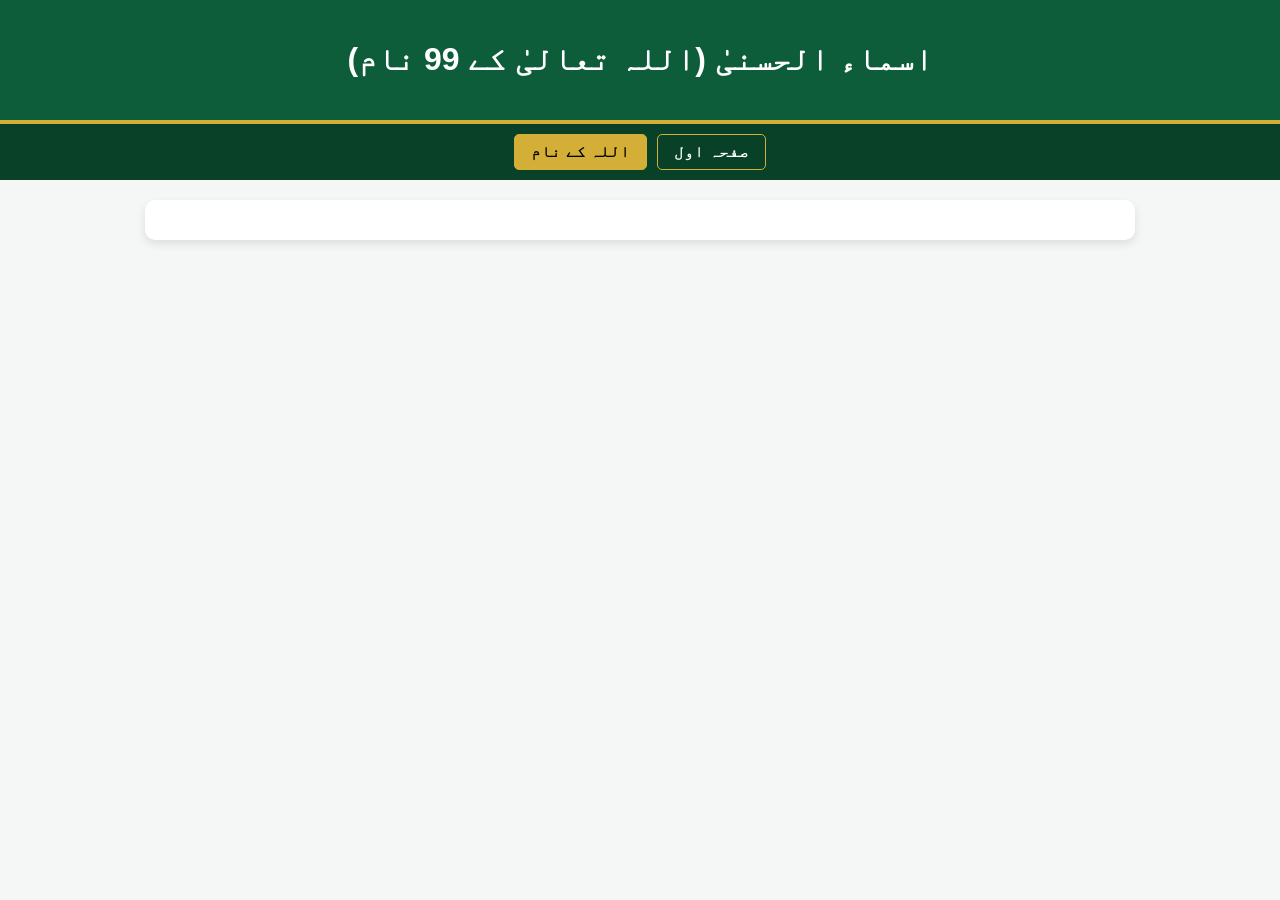
==== allah-names.html @ ebc4d80c "Rename allah-pak-names.html to allah-names.html" ====
<!DOCTYPE html>
<html lang="ur" dir="rtl">
<head>
    <meta charset="UTF-8">
    <title>اسماء الحسنیٰ - 99 Names of Allah</title>
    <link rel="stylesheet" href="style.css">
</head>
<body>
    <header><h1>اسماء الحسنیٰ (اللہ تعالیٰ کے 99 نام)</h1></header>
    <nav><a href="index.html">صفحہ اول</a><a href="allah-names.html" class="active">اللہ کے نام</a></nav>
    <main class="container"><div class="grid-container" id="allahNamesGrid"></div></main>
    <script src="app.js"></script>
</body>
</html>
---- style.css ----
:root {
    --primary-color: #0d5c3a;
    --accent-color: #d4af37;
    --bg-color: #f4f7f6;
    --text-color: #333;
}

body {
    font-family: 'Noto Nastaliq Urdu', 'Amiri', 'Poppins', sans-serif;
    margin: 0;
    padding: 0;
    background-color: var(--bg-color);
    color: var(--text-color);
    text-align: center;
}

header {
    background-color: var(--primary-color);
    color: white;
    padding: 20px;
    border-bottom: 4px solid var(--accent-color);
}

.developer-tag { color: var(--accent-color); font-weight: bold; }

nav {
    background-color: #084028;
    display: flex;
    justify-content: center;
    flex-wrap: wrap;
    gap: 10px;
    padding: 10px;
}

nav a {
    color: white;
    text-decoration: none;
    padding: 8px 16px;
    border: 1px solid var(--accent-color);
    border-radius: 5px;
    font-weight: bold;
    transition: 0.3s;
}

nav a:hover, nav a.active {
    background-color: var(--accent-color);
    color: black;
}

.container {
    max-width: 950px;
    margin: 20px auto;
    padding: 20px;
    background: white;
    border-radius: 10px;
    box-shadow: 0 4px 10px rgba(0,0,0,0.1);
}

.category-cards {
    display: grid;
    grid-template-columns: repeat(auto-fit, minmax(250px, 1fr));
    gap: 20px;
    margin-top: 25px;
}

.card {
    background: #fdfdfd;
    border: 2px solid var(--primary-color);
    padding: 25px;
    border-radius: 8px;
    text-decoration: none;
    color: var(--primary-color);
    font-size: 1.2rem;
    font-weight: bold;
    transition: 0.3s;
}

.card:hover {
    background: var(--primary-color);
    color: white;
}

table {
    width: 100%;
    border-collapse: collapse;
    margin: 20px 0;
}

table, th, td { border: 1px solid #ddd; }
th, td { padding: 12px; text-align: center; }
th { background-color: var(--primary-color); color: white; }

.arabic {
    font-family: 'Amiri', serif;
    font-size: 1.8rem;
    color: var(--primary-color);
    direction: rtl;
    line-height: 2.2rem;
}

.dua-card, .content-box {
    background: #fdfdfd;
    border-right: 5px solid var(--primary-color);
    padding: 15px;
    margin-bottom: 20px;
    text-align: right;
    box-shadow: 0 2px 5px rgba(0,0,0,0.05);
}

footer {
    margin-top: 40px;
    padding: 15px;
    background-color: var(--primary-color);
    color: white;
}
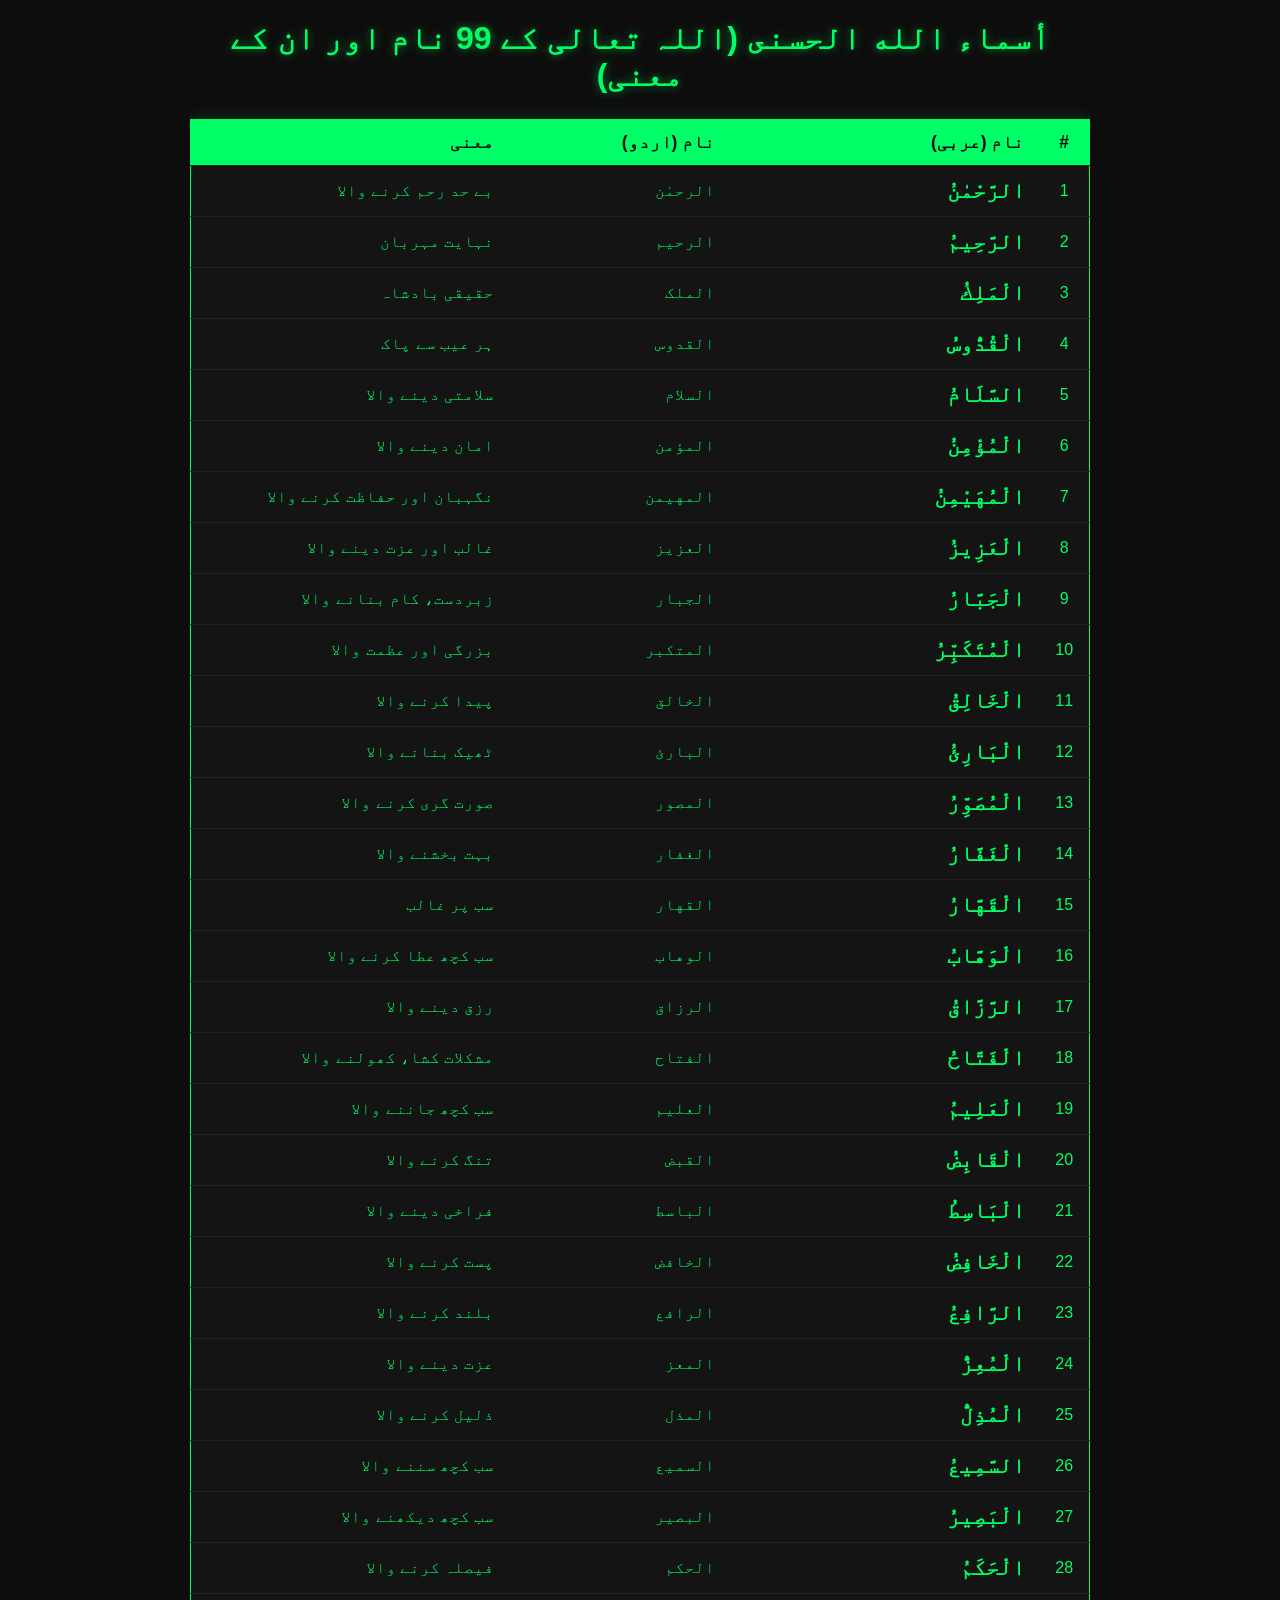
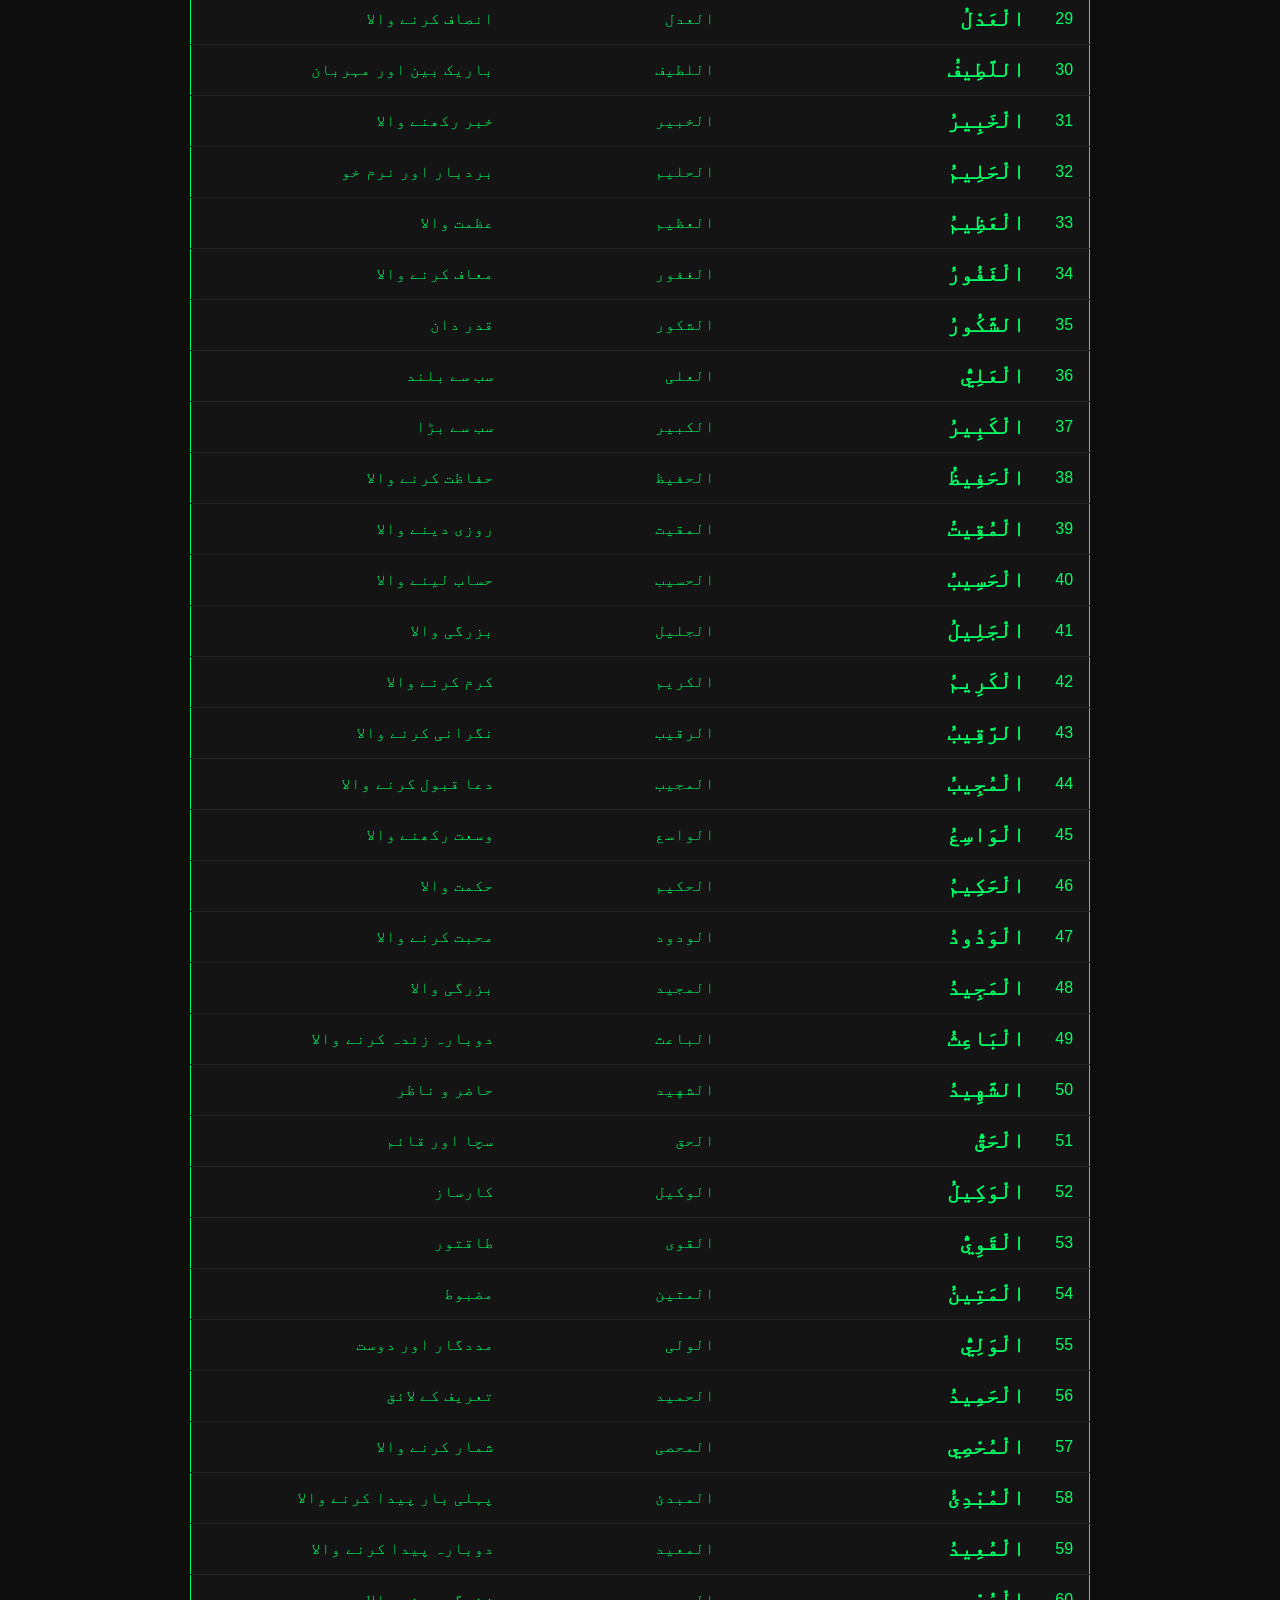
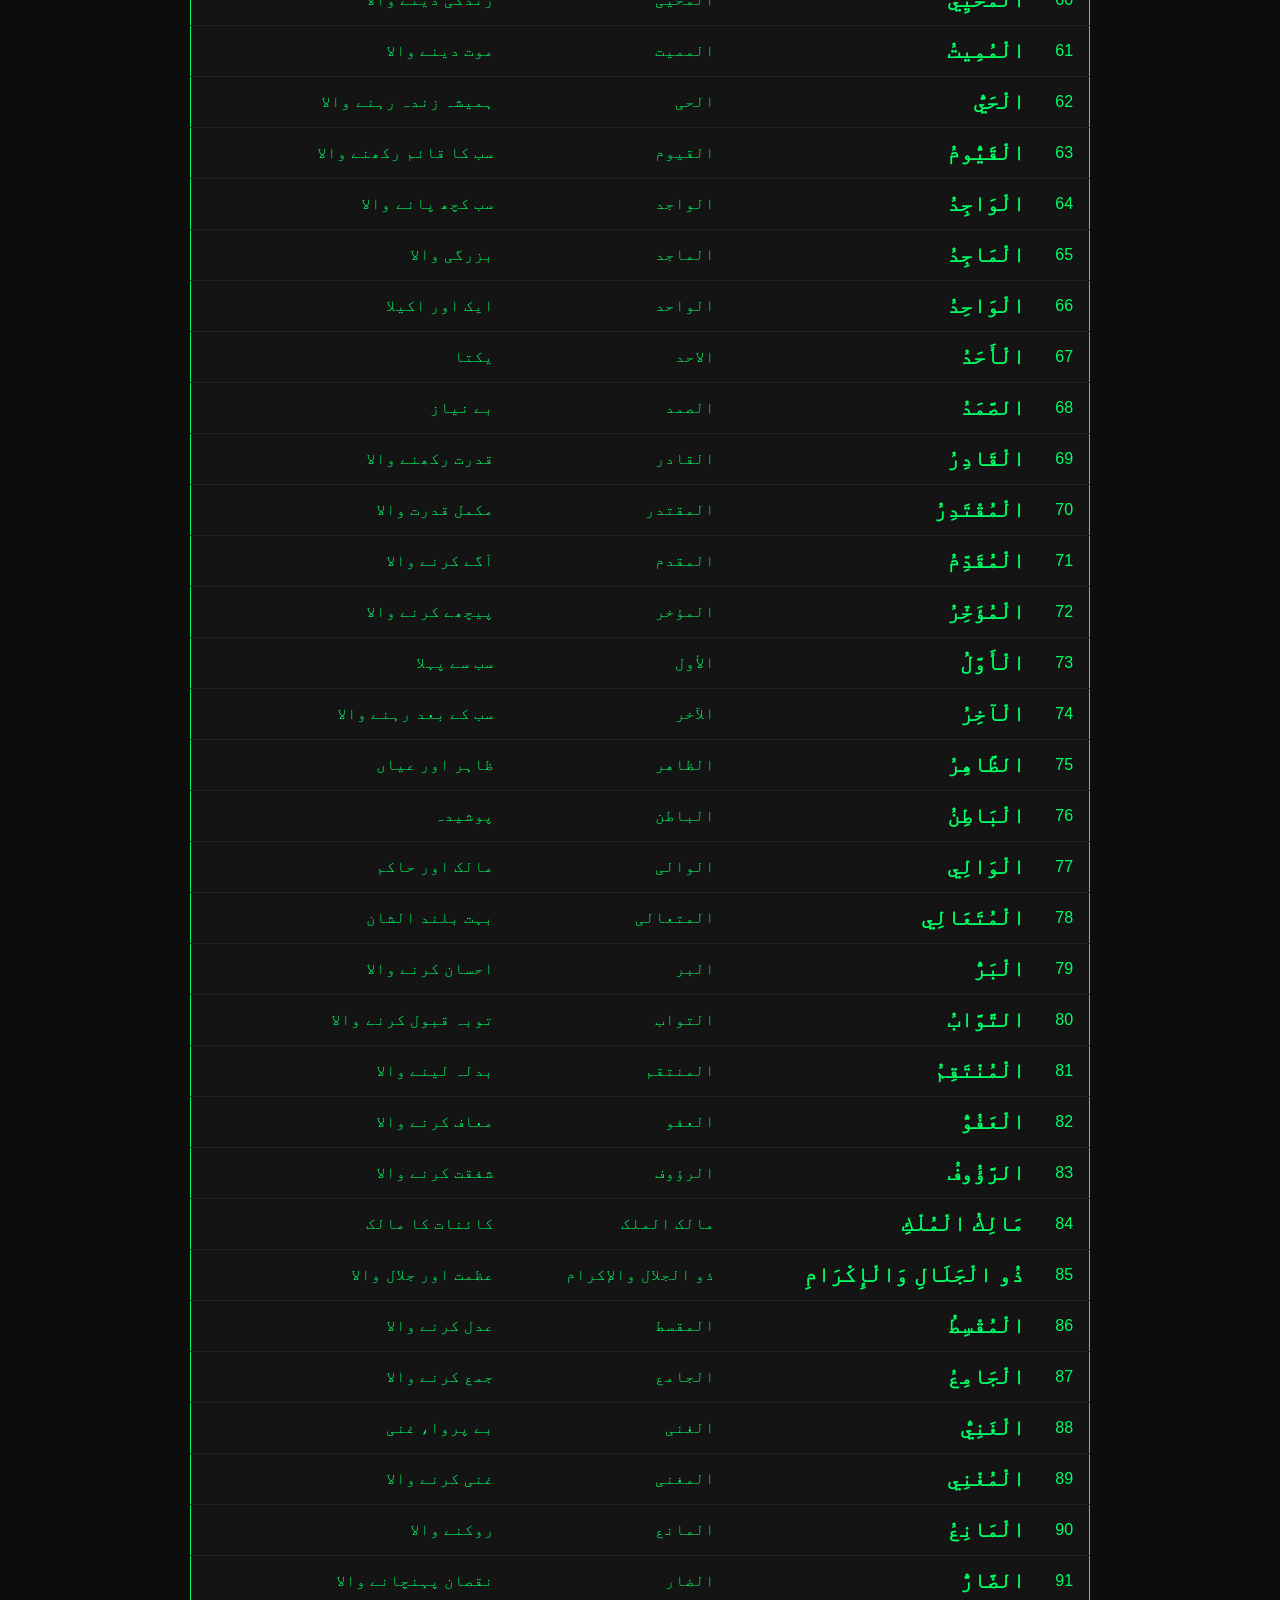
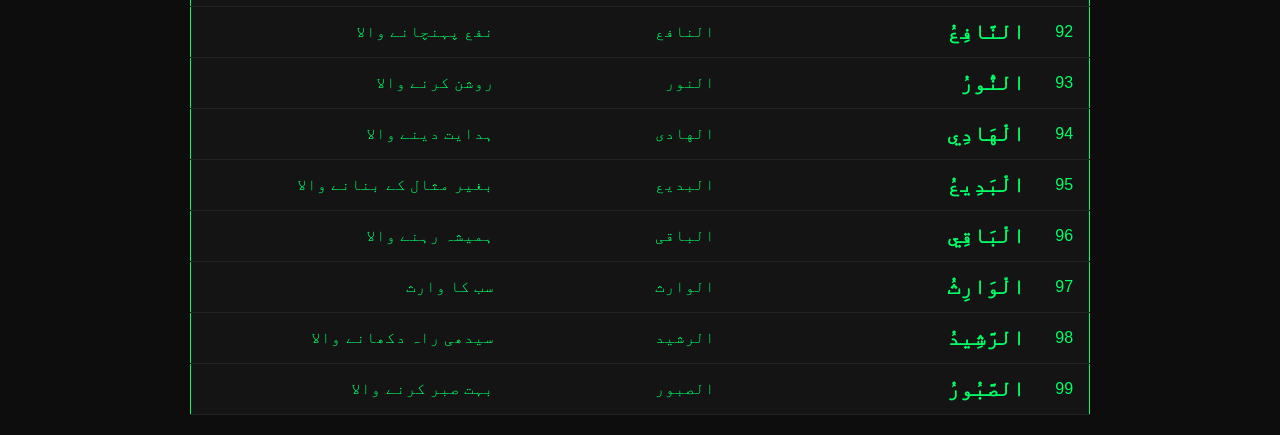
==== commit e03ba8c3: "Update allah-names.html" ====
--- a/allah-names.html
+++ b/allah-names.html
@@ -2,13 +2,192 @@
 <html lang="ur" dir="rtl">
 <head>
     <meta charset="UTF-8">
-    <title>اسماء الحسنیٰ - 99 Names of Allah</title>
-    <link rel="stylesheet" href="style.css">
+    <meta name="viewport" content="width=device-width, initial-scale=1.0">
+    <title>Asma-ul-Husna | 99 Names of Allah</title>
+    <style>
+        * {
+            box-sizing: border-box;
+            margin: 0;
+            padding: 0;
+        }
+        body {
+            background-color: #0d0d0d;
+            color: #00ff66;
+            font-family: 'Segoe UI', Tahoma, Geneva, Verdana, sans-serif;
+            padding: 20px;
+        }
+        h1 {
+            text-align: center;
+            margin-bottom: 25px;
+            color: #00ff66;
+            text-shadow: 0 0 10px rgba(0, 255, 102, 0.5);
+        }
+        .container {
+            max-width: 900px;
+            margin: 0 auto;
+            overflow-x: auto;
+        }
+        table {
+            width: 100%;
+            border-collapse: collapse;
+            background-color: #141414;
+            border: 1px solid #00ff66;
+            box-shadow: 0 0 15px rgba(0, 255, 102, 0.2);
+        }
+        th, td {
+            padding: 12px 15px;
+            text-align: right;
+            border-bottom: 1px solid #222;
+        }
+        th {
+            background-color: #00ff66;
+            color: #0d0d0d;
+            font-size: 1.1rem;
+        }
+        tr:hover {
+            background-color: #1a2e22;
+        }
+        .num {
+            text-align: center;
+            width: 50px;
+        }
+        .arabic {
+            font-size: 1.4rem;
+            font-weight: bold;
+        }
+    </style>
 </head>
 <body>
-    <header><h1>اسماء الحسنیٰ (اللہ تعالیٰ کے 99 نام)</h1></header>
-    <nav><a href="index.html">صفحہ اول</a><a href="allah-names.html" class="active">اللہ کے نام</a></nav>
-    <main class="container"><div class="grid-container" id="allahNamesGrid"></div></main>
-    <script src="app.js"></script>
+
+    <div class="container">
+        <h1>أسماء الله الحسنى (اللہ تعالی کے 99 نام اور ان کے معنی)</h1>
+        <table>
+            <thead>
+                <tr>
+                    <th class="num">#</th>
+                    <th>نام (عربی)</th>
+                    <th>نام (اردو)</th>
+                    <th>معنی</th>
+                </tr>
+            </thead>
+            <tbody id="allah-names">
+            </tbody>
+        </table>
+    </div>
+
+    <script>
+        const namesData = [
+            {n: 1, ar: "الرَّحْمٰنُ", ur: "الرحمٰن", m: "بے حد رحم کرنے والا"},
+            {n: 2, ar: "الرَّحِيمُ", ur: "الرحیم", m: "نہایت مہربان"},
+            {n: 3, ar: "الْمَلِكُ", ur: "الملک", m: "حقیقی بادشاہ"},
+            {n: 4, ar: "الْقُدُّوسُ", ur: "القدوس", m: "ہر عیب سے پاک"},
+            {n: 5, ar: "السَّلَامُ", ur: "السلام", m: "سلامتی دینے والا"},
+            {n: 6, ar: "الْمُؤْمِنُ", ur: "المؤمن", m: "امان دینے والا"},
+            {n: 7, ar: "الْمُهَيْمِنُ", ur: "المهيمن", m: "نگہبان اور حفاظت کرنے والا"},
+            {n: 8, ar: "الْعَزِيزُ", ur: "العزیز", m: "غالب اور عزت دینے والا"},
+            {n: 9, ar: "الْجَبَّارُ", ur: "الجبار", m: "زبردست، کام بنانے والا"},
+            {n: 10, ar: "الْمُتَكَبِّرُ", ur: "المتكبر", m: "بزرگی اور عظمت والا"},
+            {n: 11, ar: "الْخَالِقُ", ur: "الخالق", m: "پیدا کرنے والا"},
+            {n: 12, ar: "الْبَارِئُ", ur: "البارئ", m: "ٹھیک بنانے والا"},
+            {n: 13, ar: "الْمُصَوِّرُ", ur: "المصور", m: "صورت گری کرنے والا"},
+            {n: 14, ar: "الْغَفَّارُ", ur: "الغفار", m: "بہت بخشنے والا"},
+            {n: 15, ar: "الْقَهَّارُ", ur: "القهار", m: "سب پر غالب"},
+            {n: 16, ar: "الْوَهَّابُ", ur: "الوهاب", m: "سب کچھ عطا کرنے والا"},
+            {n: 17, ar: "الرَّزَّاقُ", ur: "الرزاق", m: "رزق دینے والا"},
+            {n: 18, ar: "الْفَتَّاحُ", ur: "الفتاح", m: "مشکلات کشا، کھولنے والا"},
+            {n: 19, ar: "الْعَلِيمُ", ur: "العلیم", m: "سب کچھ جاننے والا"},
+            {n: 20, ar: "الْقَابِضُ", ur: "القبض", m: "تنگ کرنے والا"},
+            {n: 21, ar: "الْبَاسِطُ", ur: "الباسط", m: "فراخی دینے والا"},
+            {n: 22, ar: "الْخَافِضُ", ur: "الخافض", m: "پست کرنے والا"},
+            {n: 23, ar: "الرَّافِعُ", ur: "الرافع", m: "بلند کرنے والا"},
+            {n: 24, ar: "الْمُعِزُّ", ur: "المعز", m: "عزت دینے والا"},
+            {n: 25, ar: "الْمُذِلُّ", ur: "المذل", m: "ذلیل کرنے والا"},
+            {n: 26, ar: "السَّمِيعُ", ur: "السمیع", m: "سب کچھ سننے والا"},
+            {n: 27, ar: "الْبَصِيرُ", ur: "البصیر", m: "سب کچھ دیکھنے والا"},
+            {n: 28, ar: "الْحَكَمُ", ur: "الحكم", m: "فیصلہ کرنے والا"},
+            {n: 29, ar: "الْعَدْلُ", ur: "العدل", m: "انصاف کرنے والا"},
+            {n: 30, ar: "اللَّطِيفُ", ur: "اللطیف", m: "باریک بین اور مہربان"},
+            {n: 31, ar: "الْخَبِيرُ", ur: "الخبير", m: "خبر رکھنے والا"},
+            {n: 32, ar: "الْحَلِيمُ", ur: "الحلیم", m: "بردبار اور نرم خو"},
+            {n: 33, ar: "الْعَظِيمُ", ur: "العظیم", m: "عظمت والا"},
+            {n: 34, ar: "الْغَفُورُ", ur: "الغفور", m: "معاف کرنے والا"},
+            {n: 35, ar: "الشَّكُورُ", ur: "الشکور", m: "قدر دان"},
+            {n: 36, ar: "الْعَلِيُّ", ur: "العلی", m: "سب سے بلند"},
+            {n: 37, ar: "الْكَبِيرُ", ur: "الکبیر", m: "سب سے بڑا"},
+            {n: 38, ar: "الْحَفِيظُ", ur: "الحفیظ", m: "حفاظت کرنے والا"},
+            {n: 39, ar: "الْمُقِيتُ", ur: "المقیت", m: "روزی دینے والا"},
+            {n: 40, ar: "الْحَسِيبُ", ur: "الحسیب", m: "حساب لینے والا"},
+            {n: 41, ar: "الْجَلِيلُ", ur: "الجلیل", m: "بزرگی والا"},
+            {n: 42, ar: "الْكَرِيمُ", ur: "الکریم", m: "کرم کرنے والا"},
+            {n: 43, ar: "الرَّقِيبُ", ur: "الرقیب", m: "نگرانی کرنے والا"},
+            {n: 44, ar: "الْمُجِيبُ", ur: "المجیب", m: "دعا قبول کرنے والا"},
+            {n: 45, ar: "الْوَاسِعُ", ur: "الواسع", m: "وسعت رکھنے والا"},
+            {n: 46, ar: "الْحَكِيمُ", ur: "الحکیم", m: "حکمت والا"},
+            {n: 47, ar: "الْوَدُودُ", ur: "الودود", m: "محبت کرنے والا"},
+            {n: 48, ar: "الْمَجِيدُ", ur: "المجید", m: "بزرگی والا"},
+            {n: 49, ar: "الْبَاعِثُ", ur: "الباعث", m: "دوبارہ زندہ کرنے والا"},
+            {n: 50, ar: "الشَّهِيدُ", ur: "الشهید", m: "حاضر و ناظر"},
+            {n: 51, ar: "الْحَقُّ", ur: "الحق", m: "سچا اور قائم"},
+            {n: 52, ar: "الْوَكِيلُ", ur: "الوکیل", m: "کارساز"},
+            {n: 53, ar: "الْقَوِيُّ", ur: "القوی", m: "طاقتور"},
+            {n: 54, ar: "الْمَتِينُ", ur: "المتین", m: "مضبوط"},
+            {n: 55, ar: "الْوَلِيُّ", ur: "الولی", m: "مددگار اور دوست"},
+            {n: 56, ar: "الْحَمِيدُ", ur: "الحمید", m: "تعریف کے لائق"},
+            {n: 57, ar: "الْمُحْصِي", ur: "المحصی", m: "شمار کرنے والا"},
+            {n: 58, ar: "الْمُبْدِئُ", ur: "المبدئ", m: "پہلی بار پیدا کرنے والا"},
+            {n: 59, ar: "الْمُعِيدُ", ur: "المعید", m: "دوبارہ پیدا کرنے والا"},
+            {n: 60, ar: "الْمُحْيِي", ur: "المحیی", m: "زندگی دینے والا"},
+            {n: 61, ar: "الْمُمِيتُ", ur: "الممیت", m: "موت دینے والا"},
+            {n: 62, ar: "الْحَيُّ", ur: "الحی", m: "ہمیشہ زندہ رہنے والا"},
+            {n: 63, ar: "الْقَيُّومُ", ur: "القیوم", m: "سب کا قائم رکھنے والا"},
+            {n: 64, ar: "الْوَاجِدُ", ur: "الواجد", m: "سب کچھ پانے والا"},
+            {n: 65, ar: "الْمَاجِدُ", ur: "الماجد", m: "بزرگی والا"},
+            {n: 66, ar: "الْوَاحِدُ", ur: "الواحد", m: "ایک اور اکیلا"},
+            {n: 67, ar: "الْأَحَدُ", ur: "الاحد", m: "یکتا"},
+            {n: 68, ar: "الصَّمَدُ", ur: "الصمد", m: "بے نیاز"},
+            {n: 69, ar: "الْقَادِرُ", ur: "القادر", m: "قدرت رکھنے والا"},
+            {n: 70, ar: "الْمُقْتَدِرُ", ur: "المقتدر", m: "مکمل قدرت والا"},
+            {n: 71, ar: "الْمُقَدِّمُ", ur: "المقدم", m: "آگے کرنے والا"},
+            {n: 72, ar: "الْمُؤَخِّرُ", ur: "المؤخر", m: "پیچھے کرنے والا"},
+            {n: 73, ar: "الْأَوَّلُ", ur: "الأول", m: "سب سے پہلا"},
+            {n: 74, ar: "الْآخِرُ", ur: "الآخر", m: "سب کے بعد رہنے والا"},
+            {n: 75, ar: "الظَّاهِرُ", ur: "الظاهر", m: "ظاہر اور عیاں"},
+            {n: 76, ar: "الْبَاطِنُ", ur: "الباطن", m: "پوشیدہ"},
+            {n: 77, ar: "الْوَالِي", ur: "الوالی", m: "مالک اور حاکم"},
+            {n: 78, ar: "الْمُتَعَالِي", ur: "المتعالی", m: "بہت بلند الشان"},
+            {n: 79, ar: "الْبَرُّ", ur: "البر", m: "احسان کرنے والا"},
+            {n: 80, ar: "التَّوَّابُ", ur: "التواب", m: "توبہ قبول کرنے والا"},
+            {n: 81, ar: "الْمُنْتَقِمُ", ur: "المنتقم", m: "بدلہ لینے والا"},
+            {n: 82, ar: "الْعَفُوُّ", ur: "العفو", m: "معاف کرنے والا"},
+            {n: 83, ar: "الرَّؤُوفُ", ur: "الرؤوف", m: "شفقت کرنے والا"},
+            {n: 84, ar: "مَالِكُ الْمُلْكِ", ur: "مالک الملک", m: "کائنات کا مالک"},
+            {n: 85, ar: "ذُو الْجَلَالِ وَالْإِكْرَامِ", ur: "ذو الجلال والإکرام", m: "عظمت اور جلال والا"},
+            {n: 86, ar: "الْمُقْسِطُ", ur: "المقسط", m: "عدل کرنے والا"},
+            {n: 87, ar: "الْجَامِعُ", ur: "الجامع", m: "جمع کرنے والا"},
+            {n: 88, ar: "الْغَنِيُّ", ur: "الغنی", m: "بے پروا، غنی"},
+            {n: 89, ar: "الْمُغْنِي", ur: "المغنی", m: "غنی کرنے والا"},
+            {n: 90, ar: "الْمَانِعُ", ur: "المانع", m: "روکنے والا"},
+            {n: 91, ar: "الضَّارُّ", ur: "الضار", m: "نقصان پہنچانے والا"},
+            {n: 92, ar: "النَّافِعُ", ur: "النافع", m: "نفع پہنچانے والا"},
+            {n: 93, ar: "النُّورُ", ur: "النور", m: "روشن کرنے والا"},
+            {n: 94, ar: "الْهَادِي", ur: "الهادی", m: "ہدایت دینے والا"},
+            {n: 95, ar: "الْبَدِيعُ", ur: "البدیع", m: "بغیر مثال کے بنانے والا"},
+            {n: 96, ar: "الْبَاقِي", ur: "الباقی", m: "ہمیشہ رہنے والا"},
+            {n: 97, ar: "الْوَارِثُ", ur: "الوارث", m: "سب کا وارث"},
+            {n: 98, ar: "الرَّشِيدُ", ur: "الرشید", m: "سیدھی راہ دکھانے والا"},
+            {n: 99, ar: "الصَّبُورُ", ur: "الصبور", m: "بہت صبر کرنے والا"}
+        ];
+
+        const tableBody = document.getElementById('allah-names');
+        namesData.forEach(item => {
+            const row = `<tr>
+                <td class="num">${item.n}</td>
+                <td class="arabic">${item.ar}</td>
+                <td>${item.ur}</td>
+                <td>${item.m}</td>
+            </tr>`;
+            tableBody.innerHTML += row;
+        });
+    </script>
 </body>
 </html>
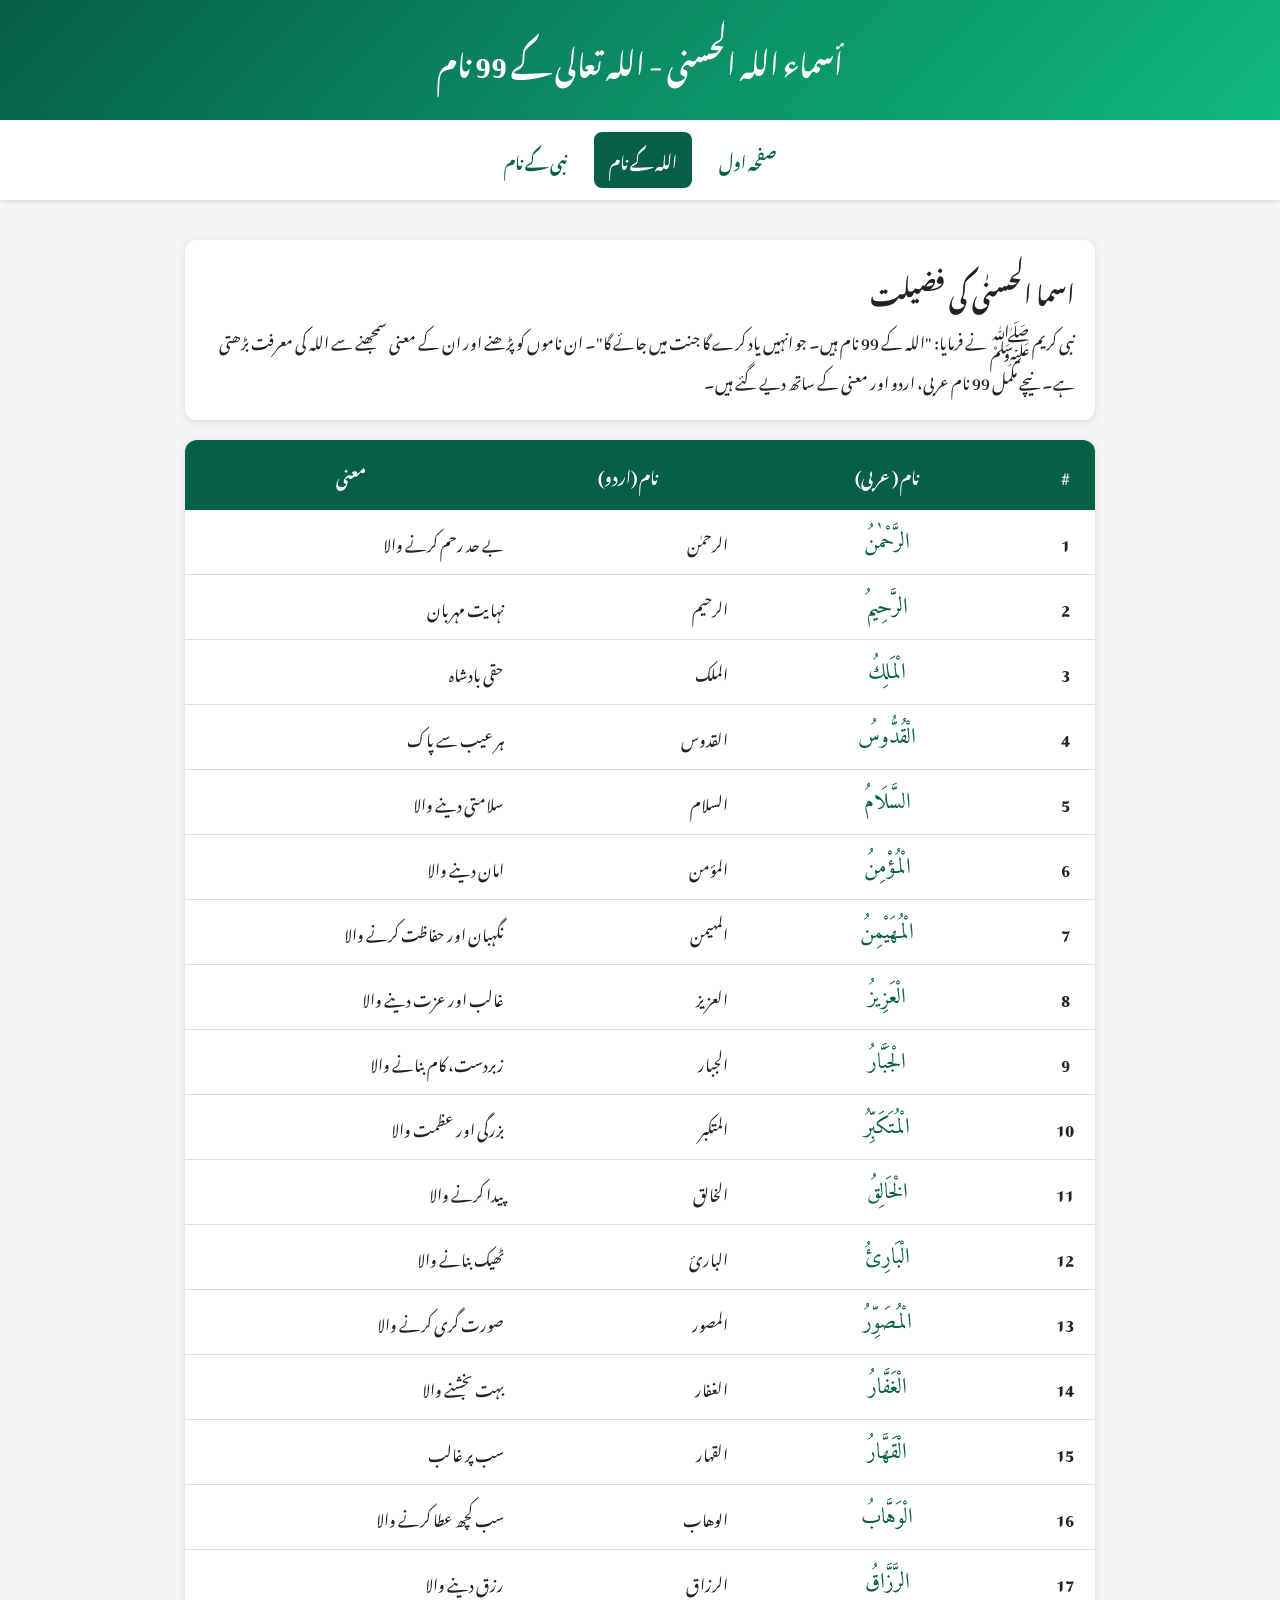
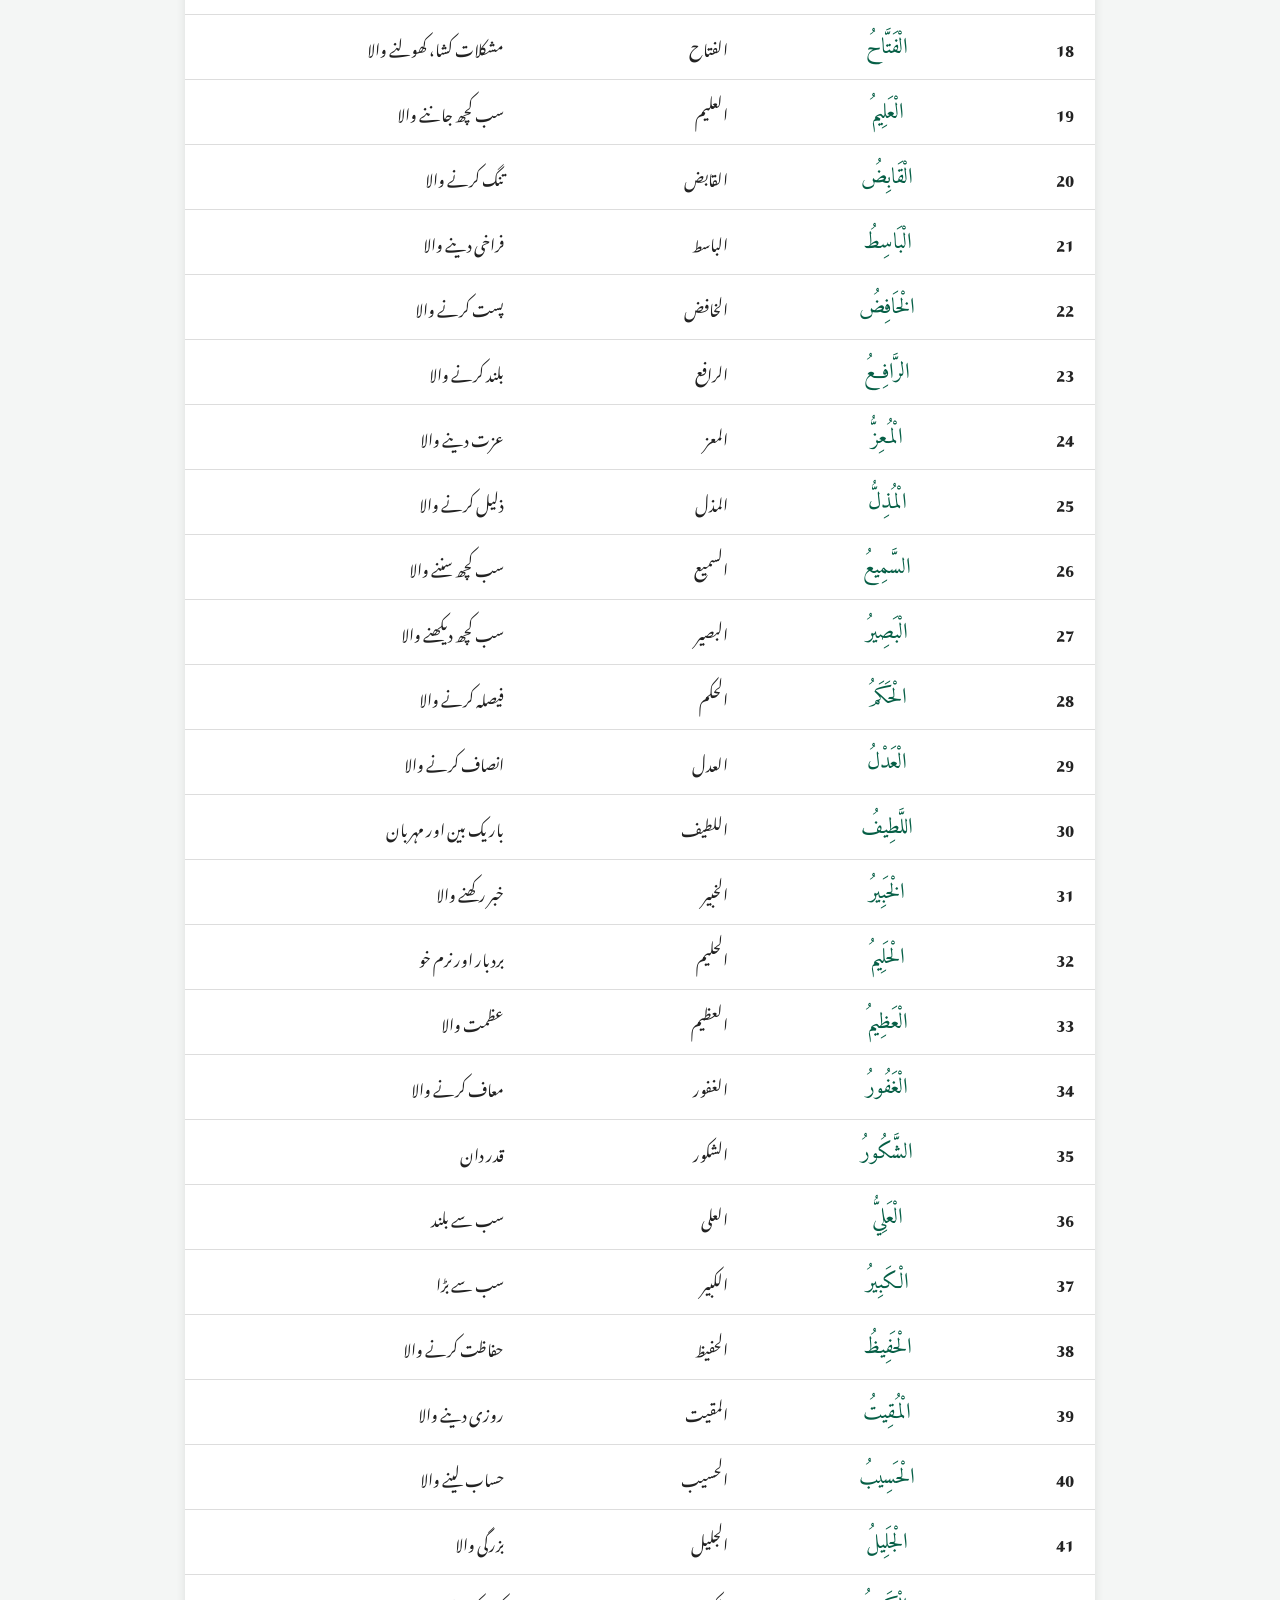
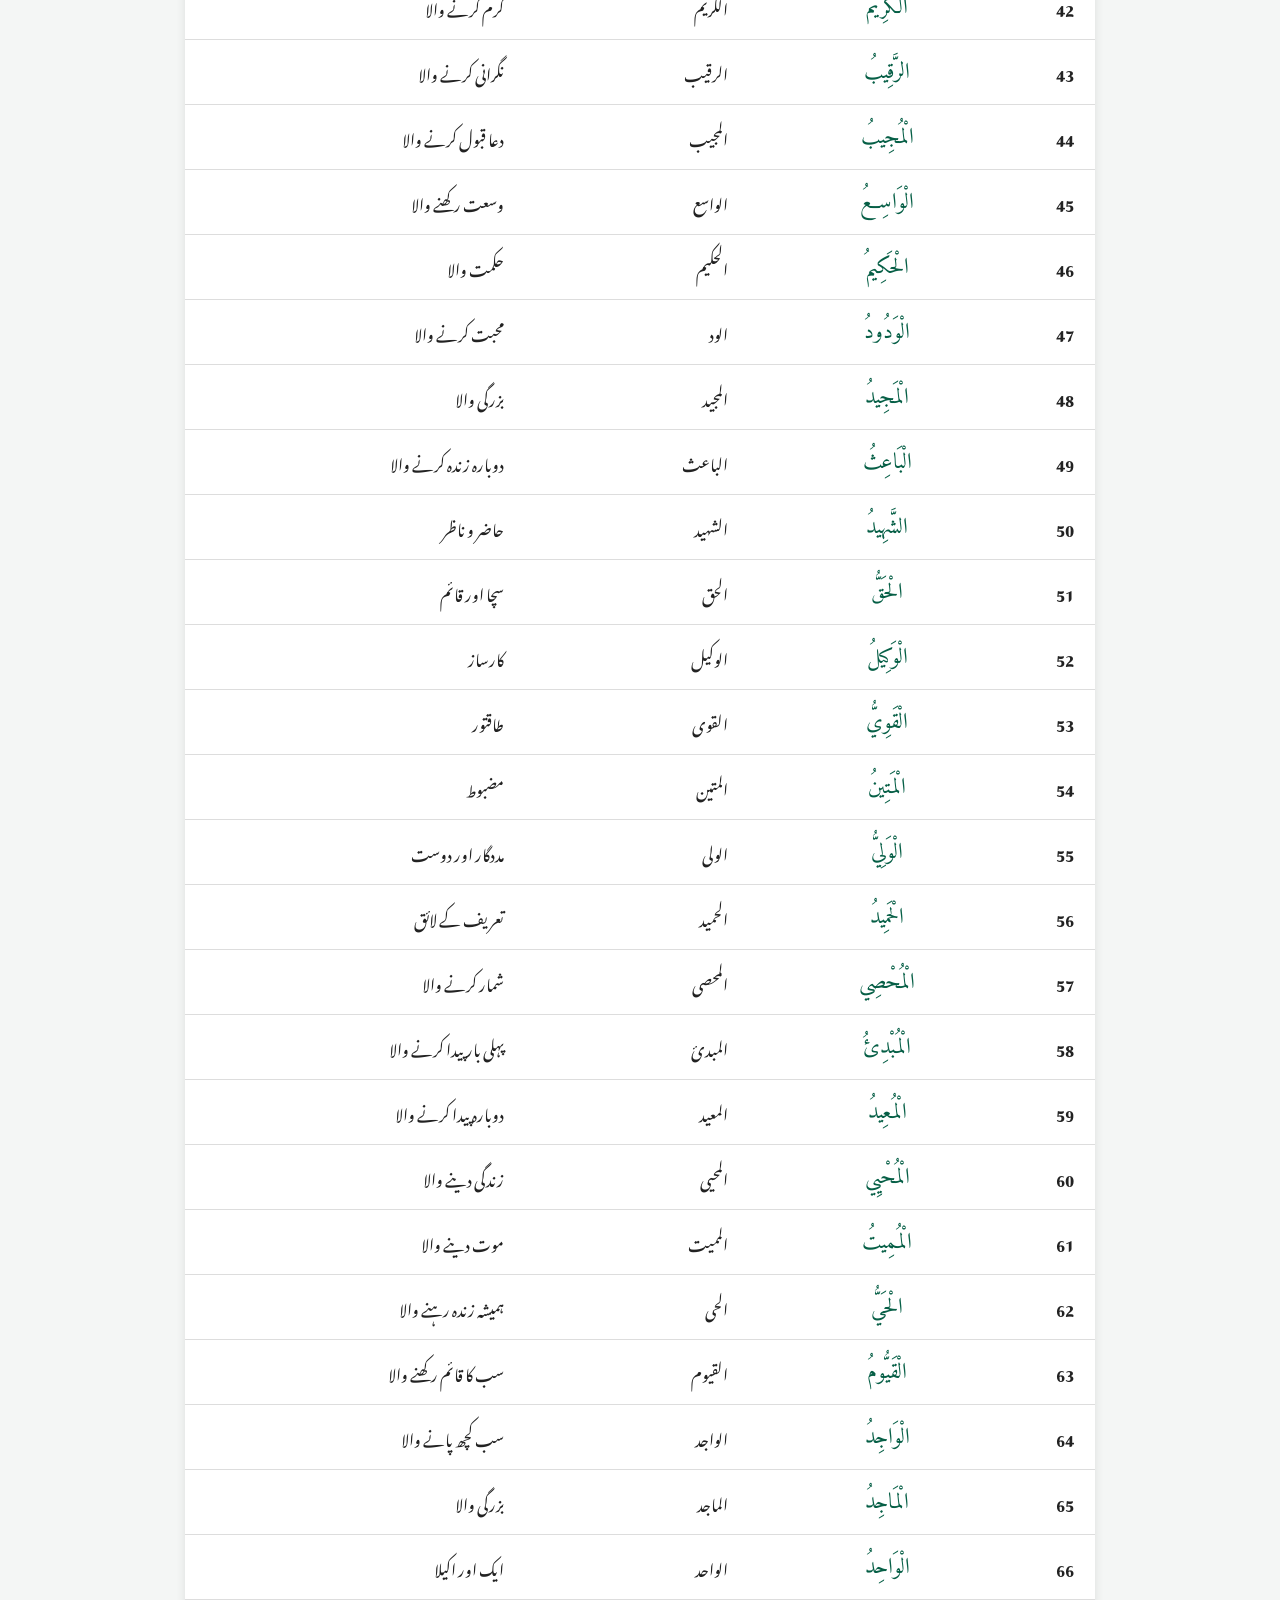
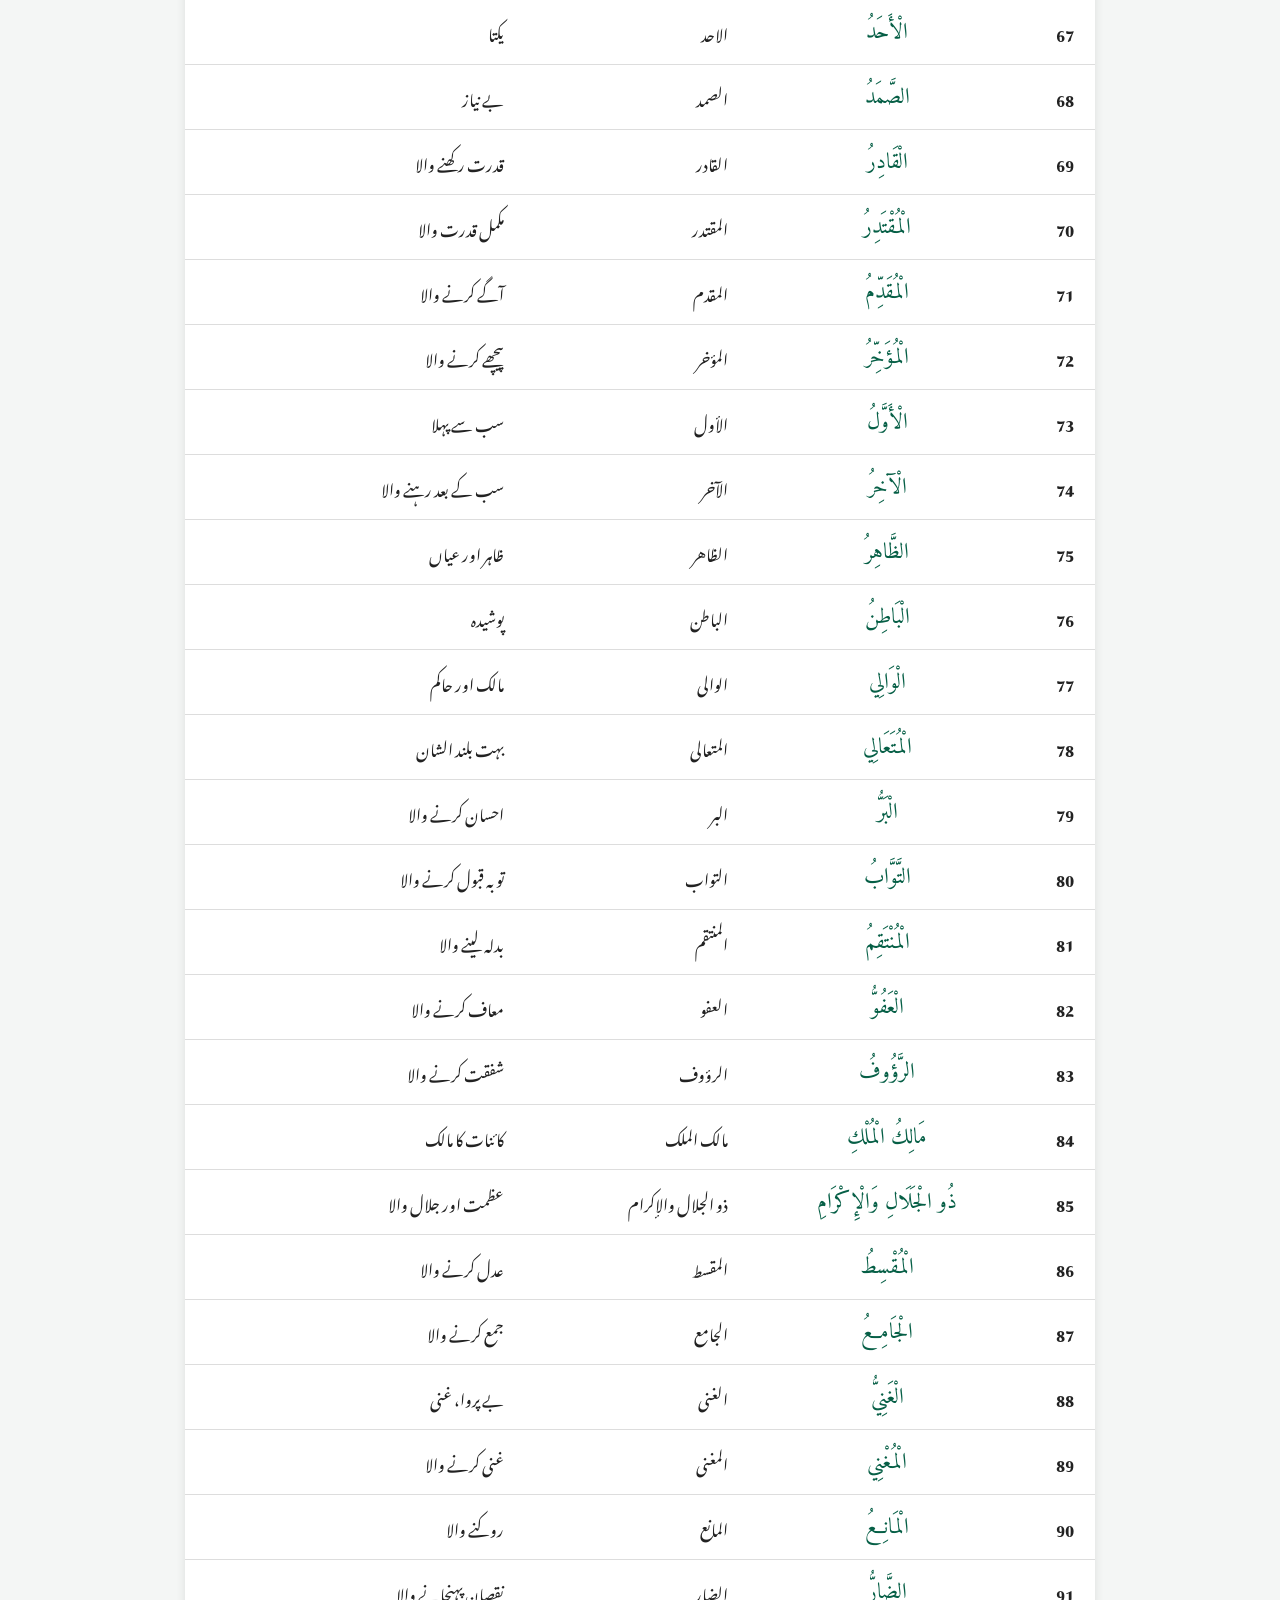
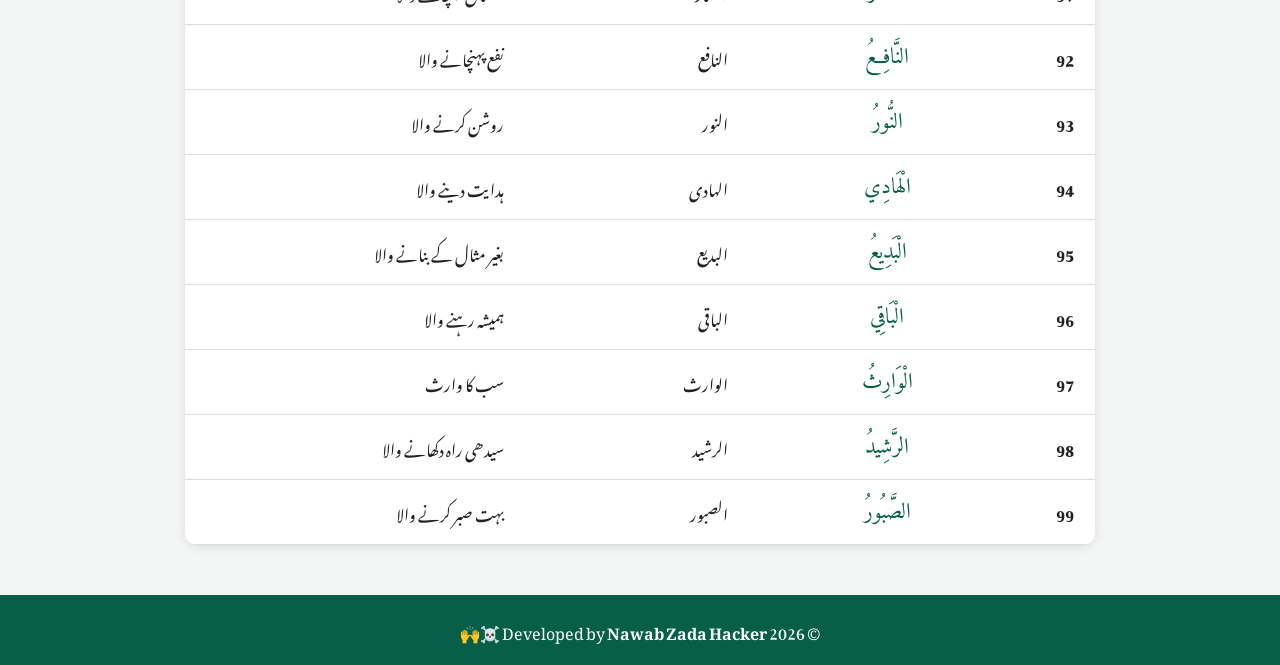
==== commit 4841d4dd: "Update allah-names.html" ====
--- a/allah-names.html
+++ b/allah-names.html
@@ -3,83 +3,53 @@
 <head>
     <meta charset="UTF-8">
     <meta name="viewport" content="width=device-width, initial-scale=1.0">
-    <title>Asma-ul-Husna | 99 Names of Allah</title>
+    <meta name="description" content="اللہ تعالی کے 99 نام، اسما الحسنٰی، عربی، اردو اور معنی کے ساتھ۔ 99 Names of Allah with Urdu Meaning.">
+    <meta name="keywords" content="Asma ul Husna, 99 Names of Allah, Allah ke 99 naam, اسما الحسنٰی, Nawab Zada Official">
+    <meta name="author" content="Nawab Zada Official">
+    <title>اللہ کے 99 نام - اسما الحسنٰی مع اردو معنی | Nawab Zada Hacker</title>
+    <link href="https://fonts.googleapis.com/css2?family=Noto+Nastaliq+Urdu:wght@400;700&family=Amiri:wght@700&display=swap" rel="stylesheet">
     <style>
-        * {
-            box-sizing: border-box;
-            margin: 0;
-            padding: 0;
-        }
-        body {
-            background-color: #0d0d0d;
-            color: #00ff66;
-            font-family: 'Segoe UI', Tahoma, Geneva, Verdana, sans-serif;
-            padding: 20px;
-        }
-        h1 {
-            text-align: center;
-            margin-bottom: 25px;
-            color: #00ff66;
-            text-shadow: 0 0 10px rgba(0, 255, 102, 0.5);
-        }
-        .container {
-            max-width: 900px;
-            margin: 0 auto;
-            overflow-x: auto;
-        }
-        table {
-            width: 100%;
-            border-collapse: collapse;
-            background-color: #141414;
-            border: 1px solid #00ff66;
-            box-shadow: 0 0 15px rgba(0, 255, 102, 0.2);
-        }
-        th, td {
-            padding: 12px 15px;
-            text-align: right;
-            border-bottom: 1px solid #222;
-        }
-        th {
-            background-color: #00ff66;
-            color: #0d0d0d;
-            font-size: 1.1rem;
-        }
-        tr:hover {
-            background-color: #1a2e22;
-        }
-        .num {
-            text-align: center;
-            width: 50px;
-        }
-        .arabic {
-            font-size: 1.4rem;
-            font-weight: bold;
-        }
+        * {margin:0; padding:0; box-sizing:border-box;}
+        body {font-family: 'Noto Nastaliq Urdu', serif; background: #f4f6f5; color: #222; direction: rtl;}
+        header {background: linear-gradient(135deg, #065f46, #10b981); color: white; text-align: center; padding: 25px 10px;}
+        header h1 {font-size: 28px;}
+        nav {background: #fff; display: flex; justify-content: center; flex-wrap: wrap; gap: 12px; padding: 12px; box-shadow: 0 2px 5px rgba(0,0,0,0.1); position: sticky; top: 0;}
+        nav a {text-decoration: none; color: #065f46; font-weight: 700; padding: 8px 15px; border-radius: 8px;}
+        nav a:hover, nav a.active {background: #065f46; color: white;}
+        .container {max-width: 950px; margin: 20px auto; padding: 20px;}
+        .about-box {background: white; padding: 20px; border-radius: 12px; margin-bottom: 20px; box-shadow: 0 2px 10px rgba(0,0,0,0.1);}
+        table {width: 100%; border-collapse: collapse; background: white; border-radius: 12px; overflow: hidden; box-shadow: 0 2px 10px rgba(0,0,0,0.1);}
+        th {background: #065f46; color: white; padding: 15px; text-align: center;}
+        td {padding: 12px; border-bottom: 1px solid #ddd; text-align: right;}
+        tr:hover {background: #ecfdf5;}
+        .num {text-align: center; width: 60px; font-weight: bold;}
+        .arabic {font-family: 'Amiri', serif; font-size: 22px; text-align: center; color: #065f46;}
+        footer {background: #065f46; color: white; text-align: center; padding: 15px; margin-top: 30px;}
     </style>
 </head>
 <body>
-
-    <div class="container">
-        <h1>أسماء الله الحسنى (اللہ تعالی کے 99 نام اور ان کے معنی)</h1>
+    <header><h1>أسماء الله الحسنى - اللہ تعالی کے 99 نام</h1></header>
+    <nav>
+        <a href="index.html">صفحہ اول</a>
+        <a href="allah-names.html" class="active">اللہ کے نام</a>
+        <a href="nabi-names.html">نبی کے نام</a>
+    </nav>
+    <main class="container">
+        <div class="about-box">
+            <h2>اسما الحسنٰی کی فضیلت</h2>
+            <p>نبی کریم ﷺ نے فرمایا: "اللہ کے 99 نام ہیں۔ جو انہیں یاد کرے گا جنت میں جائے گا"۔ ان ناموں کو پڑھنے اور ان کے معنی سمجھنے سے اللہ کی معرفت بڑھتی ہے۔ نیچے مکمل 99 نام عربی، اردو اور معنی کے ساتھ دیے گئے ہیں۔</p>
+        </div>
         <table>
-            <thead>
-                <tr>
-                    <th class="num">#</th>
-                    <th>نام (عربی)</th>
-                    <th>نام (اردو)</th>
-                    <th>معنی</th>
-                </tr>
-            </thead>
-            <tbody id="allah-names">
-            </tbody>
+            <thead><tr><th class="num">#</th><th>نام (عربی)</th><th>نام (اردو)</th><th>معنی</th></tr></thead>
+            <tbody id="allah-names"></tbody>
         </table>
-    </div>
-
+    </main>
+    <footer><p>© 2026 Developed by <strong>Nawab Zada Hacker ☠️🙌</strong></p></footer>
     <script>
         const namesData = [
             {n: 1, ar: "الرَّحْمٰنُ", ur: "الرحمٰن", m: "بے حد رحم کرنے والا"},
             {n: 2, ar: "الرَّحِيمُ", ur: "الرحیم", m: "نہایت مہربان"},
-            {n: 3, ar: "الْمَلِكُ", ur: "الملک", m: "حقیقی بادشاہ"},
+            {n: 3, ar: "الْمَلِكُ", ur: "الملک", m: "حقی بادشاہ"},
             {n: 4, ar: "الْقُدُّوسُ", ur: "القدوس", m: "ہر عیب سے پاک"},
             {n: 5, ar: "السَّلَامُ", ur: "السلام", m: "سلامتی دینے والا"},
             {n: 6, ar: "الْمُؤْمِنُ", ur: "المؤمن", m: "امان دینے والا"},
@@ -96,7 +66,7 @@
             {n: 17, ar: "الرَّزَّاقُ", ur: "الرزاق", m: "رزق دینے والا"},
             {n: 18, ar: "الْفَتَّاحُ", ur: "الفتاح", m: "مشکلات کشا، کھولنے والا"},
             {n: 19, ar: "الْعَلِيمُ", ur: "العلیم", m: "سب کچھ جاننے والا"},
-            {n: 20, ar: "الْقَابِضُ", ur: "القبض", m: "تنگ کرنے والا"},
+            {n: 20, ar: "الْقَابِضُ", ur: "القابض", m: "تنگ کرنے والا"},
             {n: 21, ar: "الْبَاسِطُ", ur: "الباسط", m: "فراخی دینے والا"},
             {n: 22, ar: "الْخَافِضُ", ur: "الخافض", m: "پست کرنے والا"},
             {n: 23, ar: "الرَّافِعُ", ur: "الرافع", m: "بلند کرنے والا"},
@@ -123,7 +93,7 @@
             {n: 44, ar: "الْمُجِيبُ", ur: "المجیب", m: "دعا قبول کرنے والا"},
             {n: 45, ar: "الْوَاسِعُ", ur: "الواسع", m: "وسعت رکھنے والا"},
             {n: 46, ar: "الْحَكِيمُ", ur: "الحکیم", m: "حکمت والا"},
-            {n: 47, ar: "الْوَدُودُ", ur: "الودود", m: "محبت کرنے والا"},
+            {n: 47, ar: "الْوَدُودُ", ur: "الود", m: "محبت کرنے والا"},
             {n: 48, ar: "الْمَجِيدُ", ur: "المجید", m: "بزرگی والا"},
             {n: 49, ar: "الْبَاعِثُ", ur: "الباعث", m: "دوبارہ زندہ کرنے والا"},
             {n: 50, ar: "الشَّهِيدُ", ur: "الشهید", m: "حاضر و ناظر"},
@@ -177,17 +147,8 @@
             {n: 98, ar: "الرَّشِيدُ", ur: "الرشید", m: "سیدھی راہ دکھانے والا"},
             {n: 99, ar: "الصَّبُورُ", ur: "الصبور", m: "بہت صبر کرنے والا"}
         ];
-
         const tableBody = document.getElementById('allah-names');
-        namesData.forEach(item => {
-            const row = `<tr>
-                <td class="num">${item.n}</td>
-                <td class="arabic">${item.ar}</td>
-                <td>${item.ur}</td>
-                <td>${item.m}</td>
-            </tr>`;
-            tableBody.innerHTML += row;
-        });
+        namesData.forEach(item => { tableBody.innerHTML += `<tr><td class="num">${item.n}</td><td class="arabic">${item.ar}</td><td>${item.ur}</td><td>${item.m}</td></tr>`; });
     </script>
 </body>
 </html>
